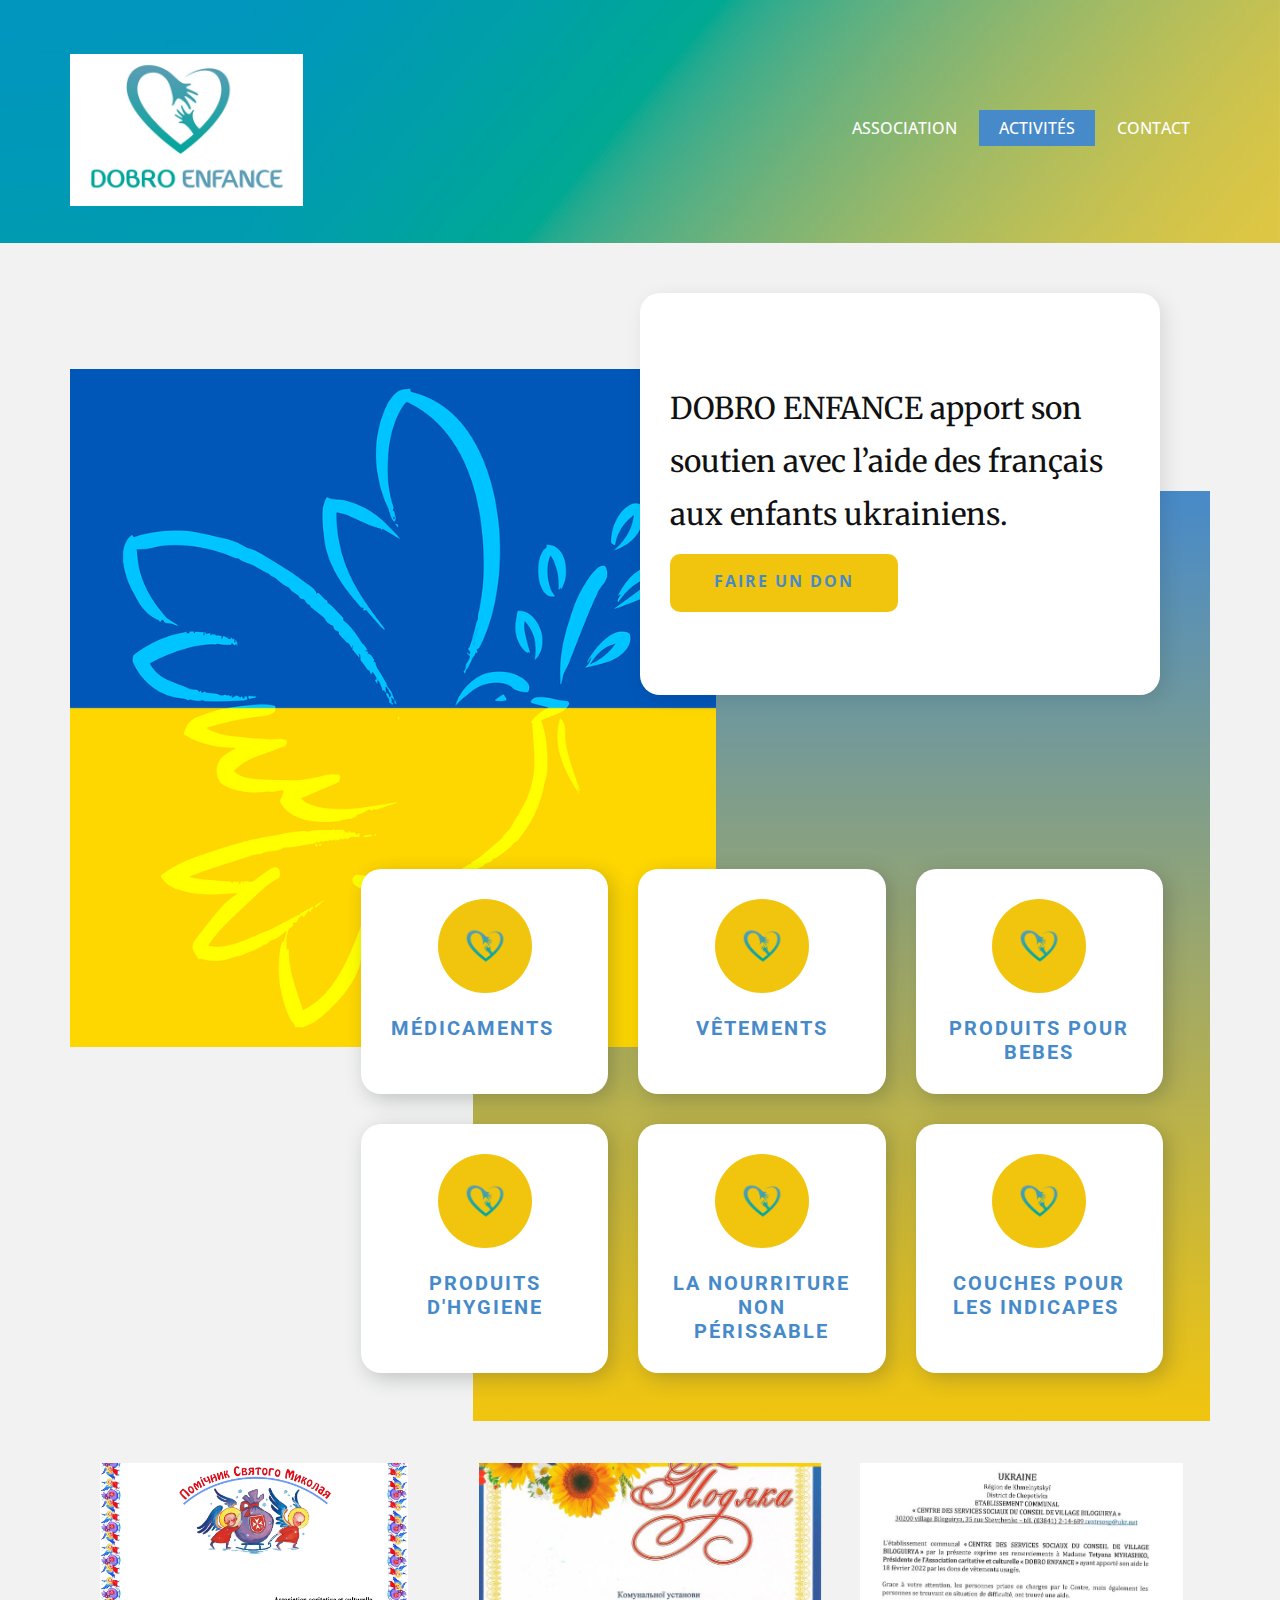
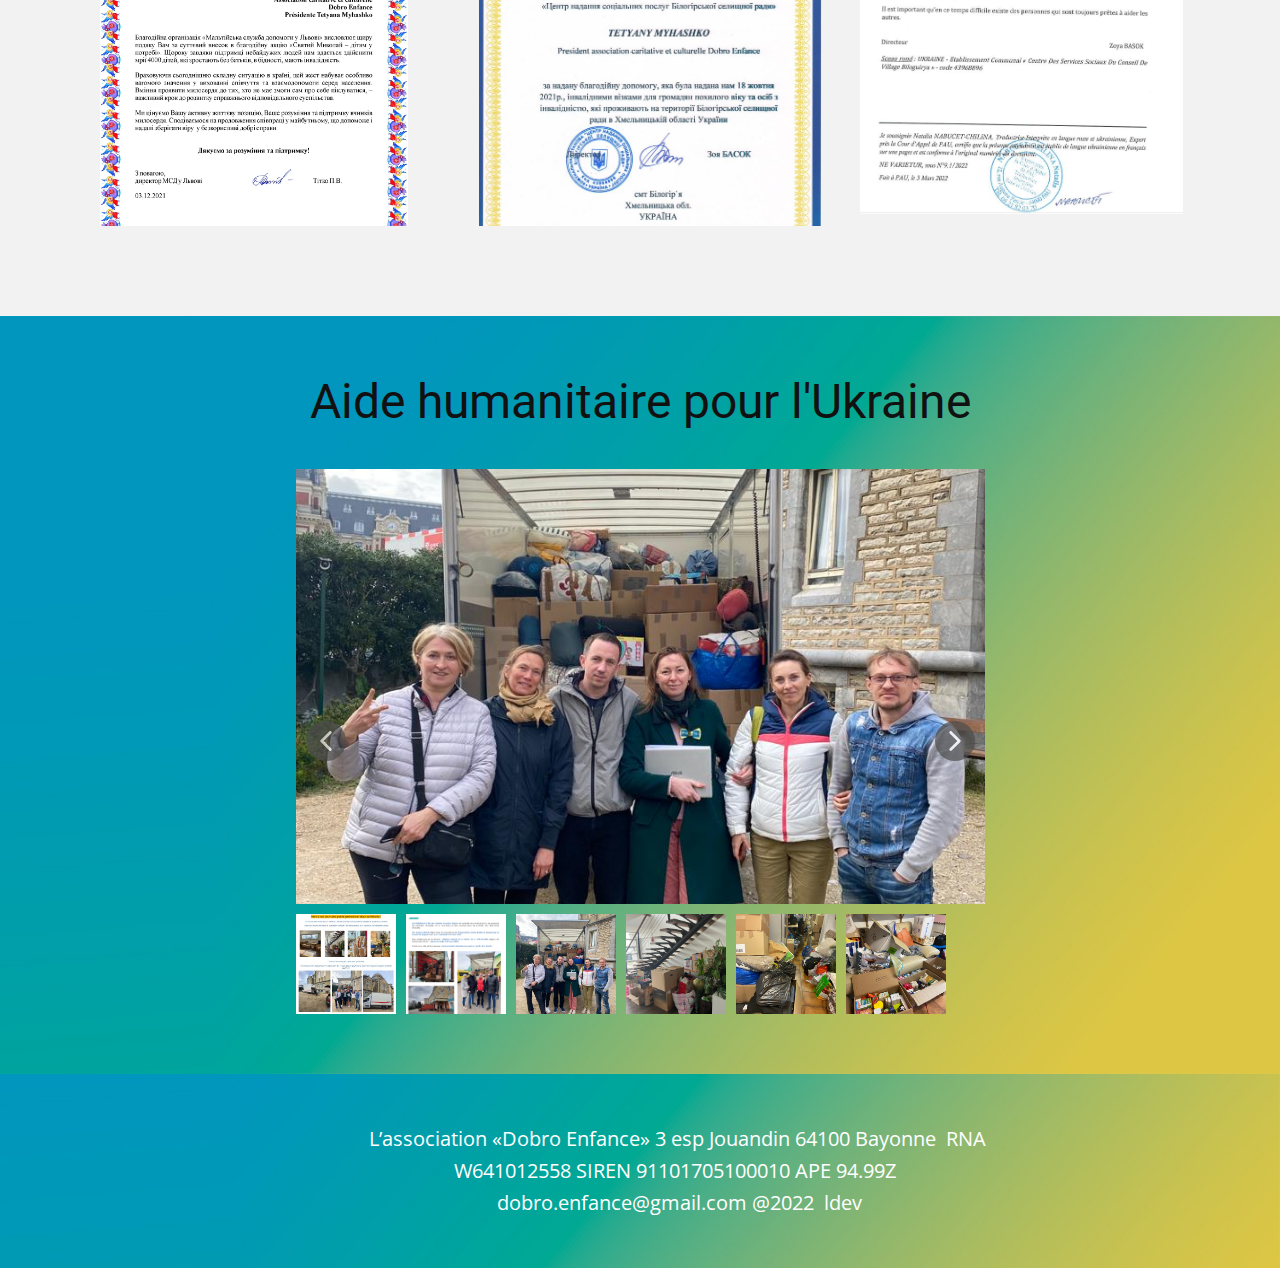
==== Activités.html @ 6f1ead7e "version 1.0.0" ====
<!DOCTYPE html>
<html style="font-size: 16px;" lang="fr-FR"><head>
    <meta name="viewport" content="width=device-width, initial-scale=1.0">
    <meta charset="utf-8">
    <meta name="keywords" content="association, enfants, orphelins, sante,Ukraine, France,dobro-enfance,dobro Dobro, enfance">
    <meta name="description" content="Accueil et héberge pendant les vacances des enfants-orphelins et des enfants sans soins parentaux 
d’Ukraine qui sont scolarisés en Ukraine dans le but d’apprendre la langue er de découvrir la culture 
française et basque, d’améliorer leur santé.">
    <meta name="page_type" content="np-template-header-footer-from-plugin">
    <title>Association Dobro Enfance</title>
    <link rel="stylesheet" href="nicepage.css" media="screen">
<link rel="stylesheet" href="Activités.css" media="screen">
    <script class="u-script" type="text/javascript" src="jquery.js" defer=""></script>
    <script class="u-script" type="text/javascript" src="nicepage.js" defer=""></script>
    <meta name="generator" content="Nicepage 4.6.5, nicepage.com">
    <meta property="og:title" content="Association caritative Dobro enfance">
    <meta property="og:description" content="Une association caritative et culturelle, qui veut favoriser les échanges culturels   et   amicaux   franco-ukrainiens ">
    <meta property="og:image" content="images/logo-web1-8.jpg">
    <meta property="og:url" content="www.dobro-enfance.com">
    <link rel="icon" href="images/favicon1.png">
    <link id="u-theme-google-font" rel="stylesheet" href="https://fonts.googleapis.com/css?family=Roboto:100,100i,300,300i,400,400i,500,500i,700,700i,900,900i|Open+Sans:300,300i,400,400i,500,500i,600,600i,700,700i,800,800i">
    <link id="u-page-google-font" rel="stylesheet" href="https://fonts.googleapis.com/css?family=Merriweather:300,300i,400,400i,700,700i,900,900i">
    
    
    
    <script type="application/ld+json">{
		"@context": "http://schema.org",
		"@type": "Organization",
		"name": "Dobro enfance",
		"logo": "images/logo-web1-8.jpg?rand=eaa1"
}</script>
    <meta name="theme-color" content="#478ac9">
    <meta property="og:type" content="website">
  </head>
  <body class="u-body u-xl-mode"><header class="u-clearfix u-header u-image u-header" id="sec-9331" data-image-width="1980" data-image-height="1114"><div class="u-clearfix u-sheet u-sheet-1">
        <a href="https://nicepage.com" class="u-image u-logo u-image-1" data-image-width="500" data-image-height="326">
          <img src="images/logo-web1-8.jpg?rand=eaa1" class="u-logo-image u-logo-image-1">
        </a>
        <nav class="u-menu u-menu-dropdown u-offcanvas u-menu-1">
          <div class="menu-collapse" style="font-size: 1rem; letter-spacing: 0px; text-transform: uppercase; font-weight: 500;">
            <a class="u-button-style u-custom-active-border-color u-custom-active-color u-custom-border u-custom-border-color u-custom-borders u-custom-color u-custom-hover-border-color u-custom-hover-color u-custom-left-right-menu-spacing u-custom-padding-bottom u-custom-text-active-color u-custom-text-color u-custom-text-hover-color u-custom-text-shadow u-custom-top-bottom-menu-spacing u-nav-link u-text-active-palette-1-base u-text-hover-palette-2-base" href="#">
              <svg class="u-svg-link" viewBox="0 0 24 24"><use xmlns:xlink="http://www.w3.org/1999/xlink" xlink:href="#menu-hamburger"></use></svg>
              <svg class="u-svg-content" version="1.1" id="menu-hamburger" viewBox="0 0 16 16" x="0px" y="0px" xmlns:xlink="http://www.w3.org/1999/xlink" xmlns="http://www.w3.org/2000/svg"><g><rect y="1" width="16" height="2"></rect><rect y="7" width="16" height="2"></rect><rect y="13" width="16" height="2"></rect>
</g></svg>
            </a>
          </div>
          <div class="u-custom-menu u-nav-container">
            <ul class="u-nav u-spacing-2 u-unstyled u-nav-1"><li class="u-nav-item"><a class="u-active-palette-1-base u-border-active-palette-1-base u-border-hover-palette-1-base u-border-no-left u-border-no-right u-border-no-top u-button-style u-hover-palette-1-light-1 u-nav-link u-text-active-white u-text-hover-white u-text-white" href="Association.html" style="padding: 10px 20px;">Association</a>
</li><li class="u-nav-item"><a class="u-active-palette-1-base u-border-active-palette-1-base u-border-hover-palette-1-base u-border-no-left u-border-no-right u-border-no-top u-button-style u-hover-palette-1-light-1 u-nav-link u-text-active-white u-text-hover-white u-text-white" href="Activités.html" style="padding: 10px 20px;">Activités</a>
</li><li class="u-nav-item"><a class="u-active-palette-1-base u-border-active-palette-1-base u-border-hover-palette-1-base u-border-no-left u-border-no-right u-border-no-top u-button-style u-hover-palette-1-light-1 u-nav-link u-text-active-white u-text-hover-white u-text-white" href="Contact.html" style="padding: 10px 20px;">Contact</a>
</li></ul>
          </div>
          <div class="u-custom-menu u-nav-container-collapse">
            <div class="u-container-style u-inner-container-layout u-opacity u-opacity-95 u-palette-1-base u-sidenav">
              <div class="u-inner-container-layout u-sidenav-overflow">
                <div class="u-menu-close"></div>
                <ul class="u-align-center u-nav u-popupmenu-items u-unstyled u-nav-2"><li class="u-nav-item"><a class="u-button-style u-nav-link" href="Association.html" style="padding: 10px 0px;">Association</a>
</li><li class="u-nav-item"><a class="u-button-style u-nav-link" href="Activités.html" style="padding: 10px 0px;">Activités</a>
</li><li class="u-nav-item"><a class="u-button-style u-nav-link" href="Contact.html" style="padding: 10px 0px;">Contact</a>
</li></ul>
              </div>
            </div>
            <div class="u-black u-menu-overlay u-opacity u-opacity-65"></div>
          </div>
        </nav>
      </div></header>
    <section class="u-clearfix u-grey-5 u-section-1" id="sec-78ce">
      <div class="u-clearfix u-sheet u-sheet-1">
        <div class="u-expanded-width-xs u-gradient u-shape u-shape-rectangle u-shape-1"></div>
        <img class="u-expanded-width-xs u-image u-image-1" src="images/f631528567dfcf78b1c64c7818e40478d7cfcef01704f83572adf6a1f295abf9e3b556301d638b9beb55906bad192b753eaf31c9a841b704effedb_1280.png" data-image-width="1280" data-image-height="853">
        <div class="u-container-style u-group u-radius-20 u-shape-round u-white u-group-1">
          <div class="u-container-layout u-valign-middle u-container-layout-1">
            <h2 class="u-custom-font u-font-merriweather u-text u-text-1">
              <span style="font-size: 1.875rem;">DOBRO ENFANCE apport son soutien avec 
l’aide des français aux enfants ukrainiens.</span>
            </h2>
            <a href="/19353e04d940c2/faireundonv2-1.pdf" class="u-border-none u-btn u-btn-round u-button-style u-file-link u-palette-3-base u-radius-10 u-text-palette-1-base u-btn-1">Faire un don</a>
          </div>
        </div>
        <div class="u-list u-list-1">
          <div class="u-repeater u-repeater-1">
            <div class="u-container-style u-list-item u-radius-20 u-repeater-item u-shape-round u-video-cover u-white u-list-item-1">
              <div class="u-container-layout u-similar-container u-valign-top u-container-layout-2"><span class="u-file-icon u-icon u-icon-circle u-palette-3-base u-spacing-25 u-icon-1"><img src="images/favicon.png" alt=""></span>
                <h4 class="u-text u-text-palette-1-base u-text-2">Médicaments</h4>
              </div>
            </div>
            <div class="u-align-center u-container-style u-list-item u-radius-20 u-repeater-item u-shape-round u-video-cover u-white u-list-item-2">
              <div class="u-container-layout u-similar-container u-valign-top u-container-layout-3"><span class="u-file-icon u-icon u-icon-circle u-palette-3-base u-spacing-25 u-icon-2"><img src="images/favicon.png" alt=""></span>
                <h4 class="u-align-center-sm u-align-center-xs u-text u-text-palette-1-base u-text-3">Vêtements</h4>
              </div>
            </div>
            <div class="u-align-center u-container-style u-list-item u-radius-20 u-repeater-item u-shape-round u-video-cover u-white u-list-item-3">
              <div class="u-container-layout u-similar-container u-valign-top u-container-layout-4"><span class="u-file-icon u-icon u-icon-circle u-palette-3-base u-spacing-25 u-icon-3"><img src="images/favicon1.png" alt=""></span>
                <h4 class="u-align-center-sm u-align-center-xs u-text u-text-palette-1-base u-text-4">produits pour bebes</h4>
              </div>
            </div>
            <div class="u-align-center u-container-style u-list-item u-radius-20 u-repeater-item u-shape-round u-video-cover u-white u-list-item-4">
              <div class="u-container-layout u-similar-container u-valign-top u-container-layout-5"><span class="u-file-icon u-icon u-icon-circle u-palette-3-base u-spacing-25 u-icon-4"><img src="images/favicon.png" alt=""></span>
                <h4 class="u-align-center-sm u-align-center-xs u-text u-text-palette-1-base u-text-5">produits d'hygiene</h4>
              </div>
            </div>
            <div class="u-align-center u-container-style u-list-item u-radius-20 u-repeater-item u-shape-round u-video-cover u-white u-list-item-5">
              <div class="u-container-layout u-similar-container u-valign-top u-container-layout-6"><span class="u-file-icon u-icon u-icon-circle u-palette-3-base u-spacing-25 u-icon-5"><img src="images/favicon.png" alt=""></span>
                <h4 class="u-align-center-sm u-align-center-xs u-text u-text-palette-1-base u-text-6"> La nourriture non périssable</h4>
              </div>
            </div>
            <div class="u-align-center u-container-style u-list-item u-radius-20 u-repeater-item u-shape-round u-video-cover u-white u-list-item-6">
              <div class="u-container-layout u-similar-container u-valign-top u-container-layout-7"><span class="u-file-icon u-icon u-icon-circle u-palette-3-base u-spacing-25 u-icon-6"><img src="images/favicon.png" alt=""></span>
                <h4 class="u-align-center-sm u-align-center-xs u-text u-text-palette-1-base u-text-7">couches pour les indicapes&nbsp;</h4>
              </div>
            </div>
          </div>
        </div>
        <div class="u-clearfix u-expanded-width u-layout-wrap u-layout-wrap-1">
          <div class="u-layout">
            <div class="u-layout-row">
              <div class="u-container-style u-layout-cell u-size-20 u-layout-cell-1">
                <div class="u-container-layout u-container-layout-8">
                  <img class="u-image u-image-default u-image-2" src="images/b13beaf9-c43a-71ec-b462-9f05ac64b0c4.jpg" alt="" data-image-width="2046" data-image-height="2910">
                </div>
              </div>
              <div class="u-container-style u-layout-cell u-size-20 u-layout-cell-2">
                <div class="u-container-layout u-valign-middle u-container-layout-9">
                  <img class="u-image u-image-default u-image-3" src="images/podaka2.JPG" alt="" data-image-width="718" data-image-height="847">
                </div>
              </div>
              <div class="u-container-style u-layout-cell u-size-20 u-layout-cell-3">
                <div class="u-container-layout u-valign-top u-container-layout-10">
                  <img class="u-image u-image-default u-image-4" src="images/podaka.JPG" alt="" data-image-width="727" data-image-height="790">
                </div>
              </div>
            </div>
          </div>
        </div>
      </div>
    </section>
    <section class="u-align-center u-clearfix u-image u-section-2" id="sec-05f1" data-image-width="1980" data-image-height="1114">
      <div class="u-clearfix u-sheet u-valign-middle u-sheet-1">
        <h1 class="u-text u-text-default u-text-1">Aide humanitaire pour l'Ukraine</h1>
        <div class="u-carousel u-expanded-width-xs u-gallery u-layout-thumbnails u-lightbox u-no-transition u-show-text-always u-gallery-1" id="carousel-e131" data-interval="5000" data-u-ride="carousel">
          <div class="u-carousel-inner u-gallery-inner" role="listbox">
            <div class="u-active u-carousel-item u-gallery-item u-carousel-item-1" data-image-width="2836" data-image-height="1875">
              <div class="u-back-slide" data-image-width="768" data-image-height="1024">
                <img class="u-back-image u-expanded" src="images/camion-group-participantes1.jpeg">
              </div>
              <div class="u-over-slide u-over-slide-1">
                <h3 class="u-gallery-heading">Sample Title</h3>
                <p class="u-gallery-text">Sample Text</p>
              </div>
            </div>
            <div class="u-carousel-item u-gallery-item u-carousel-item-2">
              <div class="u-back-slide" data-image-width="707" data-image-height="853">
                <img class="u-back-image u-expanded" src="images/fotoindex.JPG">
              </div>
              <div class="u-over-slide u-over-slide-2">
                <h3 class="u-gallery-heading">Sample Title</h3>
                <p class="u-gallery-text">Sample Text</p>
              </div>
            </div>
            <div class="u-carousel-item u-gallery-item u-carousel-item-3">
              <div class="u-back-slide" data-image-width="905" data-image-height="1280">
                <img class="u-back-image u-expanded" src="images/thumbnail_remerciementsUkraine.png">
              </div>
              <div class="u-over-slide u-over-slide-3">
                <h3 class="u-gallery-heading">Sample Title</h3>
                <p class="u-gallery-text">Sample Text</p>
              </div>
            </div>
            <div class="u-carousel-item u-gallery-item u-carousel-item-4" data-image-width="1200" data-image-height="1600">
              <div class="u-back-slide">
                <img class="u-back-image u-expanded" src="images/sig-image.jpeg">
              </div>
              <div class="u-over-slide u-over-slide-4">
                <h3 class="u-gallery-heading"></h3>
                <p class="u-gallery-text"></p>
              </div>
              <style data-mode="XL"></style>
              <style data-mode="LG"></style>
              <style data-mode="MD"></style>
              <style data-mode="SM"></style>
              <style data-mode="XS"></style>
            </div>
            <div class="u-carousel-item u-gallery-item u-carousel-item-5" data-image-width="768" data-image-height="1024">
              <div class="u-back-slide">
                <img class="u-back-image u-expanded" src="images/veschi.jfif">
              </div>
              <div class="u-over-slide u-over-slide-5">
                <h3 class="u-gallery-heading"></h3>
                <p class="u-gallery-text"></p>
              </div>
              <style data-mode="XL"></style>
              <style data-mode="LG"></style>
              <style data-mode="MD"></style>
              <style data-mode="SM"></style>
              <style data-mode="XS"></style>
            </div>
            <div class="u-carousel-item u-gallery-item u-carousel-item-6" data-image-width="768" data-image-height="1024">
              <div class="u-back-slide">
                <img class="u-back-image u-expanded" src="images/detskoe.jfif">
              </div>
              <div class="u-over-slide u-over-slide-6">
                <h3 class="u-gallery-heading"></h3>
                <p class="u-gallery-text"></p>
              </div>
              <style data-mode="XL"></style>
              <style data-mode="LG"></style>
              <style data-mode="MD"></style>
              <style data-mode="SM"></style>
              <style data-mode="XS"></style>
            </div>
          </div>
          <a class="u-absolute-vcenter u-carousel-control u-carousel-control-prev u-grey-70 u-icon-circle u-opacity u-opacity-70 u-spacing-10 u-text-white u-carousel-control-1" href="#carousel-e131" role="button" data-u-slide="prev">
            <span aria-hidden="true">
              <svg viewBox="0 0 451.847 451.847"><path d="M97.141,225.92c0-8.095,3.091-16.192,9.259-22.366L300.689,9.27c12.359-12.359,32.397-12.359,44.751,0
c12.354,12.354,12.354,32.388,0,44.748L173.525,225.92l171.903,171.909c12.354,12.354,12.354,32.391,0,44.744
c-12.354,12.365-32.386,12.365-44.745,0l-194.29-194.281C100.226,242.115,97.141,234.018,97.141,225.92z"></path></svg>
            </span>
            <span class="sr-only">
              <svg viewBox="0 0 451.847 451.847"><path d="M97.141,225.92c0-8.095,3.091-16.192,9.259-22.366L300.689,9.27c12.359-12.359,32.397-12.359,44.751,0
c12.354,12.354,12.354,32.388,0,44.748L173.525,225.92l171.903,171.909c12.354,12.354,12.354,32.391,0,44.744
c-12.354,12.365-32.386,12.365-44.745,0l-194.29-194.281C100.226,242.115,97.141,234.018,97.141,225.92z"></path></svg>
            </span>
          </a>
          <a class="u-absolute-vcenter u-carousel-control u-carousel-control-next u-grey-70 u-icon-circle u-opacity u-opacity-70 u-spacing-10 u-text-white u-carousel-control-2" href="#carousel-e131" role="button" data-u-slide="next">
            <span aria-hidden="true">
              <svg viewBox="0 0 451.846 451.847"><path d="M345.441,248.292L151.154,442.573c-12.359,12.365-32.397,12.365-44.75,0c-12.354-12.354-12.354-32.391,0-44.744
L278.318,225.92L106.409,54.017c-12.354-12.359-12.354-32.394,0-44.748c12.354-12.359,32.391-12.359,44.75,0l194.287,194.284
c6.177,6.18,9.262,14.271,9.262,22.366C354.708,234.018,351.617,242.115,345.441,248.292z"></path></svg>
            </span>
            <span class="sr-only">
              <svg viewBox="0 0 451.846 451.847"><path d="M345.441,248.292L151.154,442.573c-12.359,12.365-32.397,12.365-44.75,0c-12.354-12.354-12.354-32.391,0-44.744
L278.318,225.92L106.409,54.017c-12.354-12.359-12.354-32.394,0-44.748c12.354-12.359,32.391-12.359,44.75,0l194.287,194.284
c6.177,6.18,9.262,14.271,9.262,22.366C354.708,234.018,351.617,242.115,345.441,248.292z"></path></svg>
            </span>
          </a>
          <ol class="u-carousel-thumbnails u-spacing-10 u-carousel-thumbnails-1">
            <li class="u-active u-carousel-thumbnail u-carousel-thumbnail-1" data-u-target="#carousel-e131" data-u-slide-to="0">
              <img class="u-carousel-thumbnail-image u-image" src="images/fotoindex.JPG">
            </li>
            <li class="u-carousel-thumbnail u-carousel-thumbnail-2" data-u-target="#carousel-e131" data-u-slide-to="1">
              <img class="u-carousel-thumbnail-image u-image" src="images/thumbnail_remerciementsUkraine.png">
            </li>
            <li class="u-carousel-thumbnail u-carousel-thumbnail-3" data-u-target="#carousel-e131" data-u-slide-to="2">
              <img class="u-carousel-thumbnail-image u-image" src="images/camion-group-participantes1.jpeg">
            </li>
            <li class="u-carousel-thumbnail u-carousel-thumbnail-1" data-u-target="#carousel-e131" data-u-slide-to="3">
              <img class="u-carousel-thumbnail-image u-image" src="images/sig-image.jpeg">
            </li>
            <li class="u-carousel-thumbnail u-carousel-thumbnail-1" data-u-target="#carousel-e131" data-u-slide-to="4">
              <img class="u-carousel-thumbnail-image u-image" src="images/veschi.jfif">
            </li>
            <li class="u-carousel-thumbnail u-carousel-thumbnail-1" data-u-target="#carousel-e131" data-u-slide-to="5">
              <img class="u-carousel-thumbnail-image u-image" src="images/detskoe.jfif">
            </li>
          </ol>
        </div>
      </div>
    </section>
    
    
    <footer class="u-align-center u-clearfix u-footer u-image u-footer" id="sec-82a8" data-image-width="1980" data-image-height="1114"><div class="u-clearfix u-sheet u-sheet-1">
        <p class="u-small-text u-text u-text-body-alt-color u-text-variant u-text-1">L’association&nbsp;«Dobro Enfance» 3 esp Jouandin&nbsp;​64100 Bayonne&nbsp; RNA W641012558 SIREN 91101705100010 APE 94.99Z&nbsp; &nbsp;dobro.enfance@gmail.com @2022&nbsp; ldev</p>
      </div></footer>
  
</body></html>
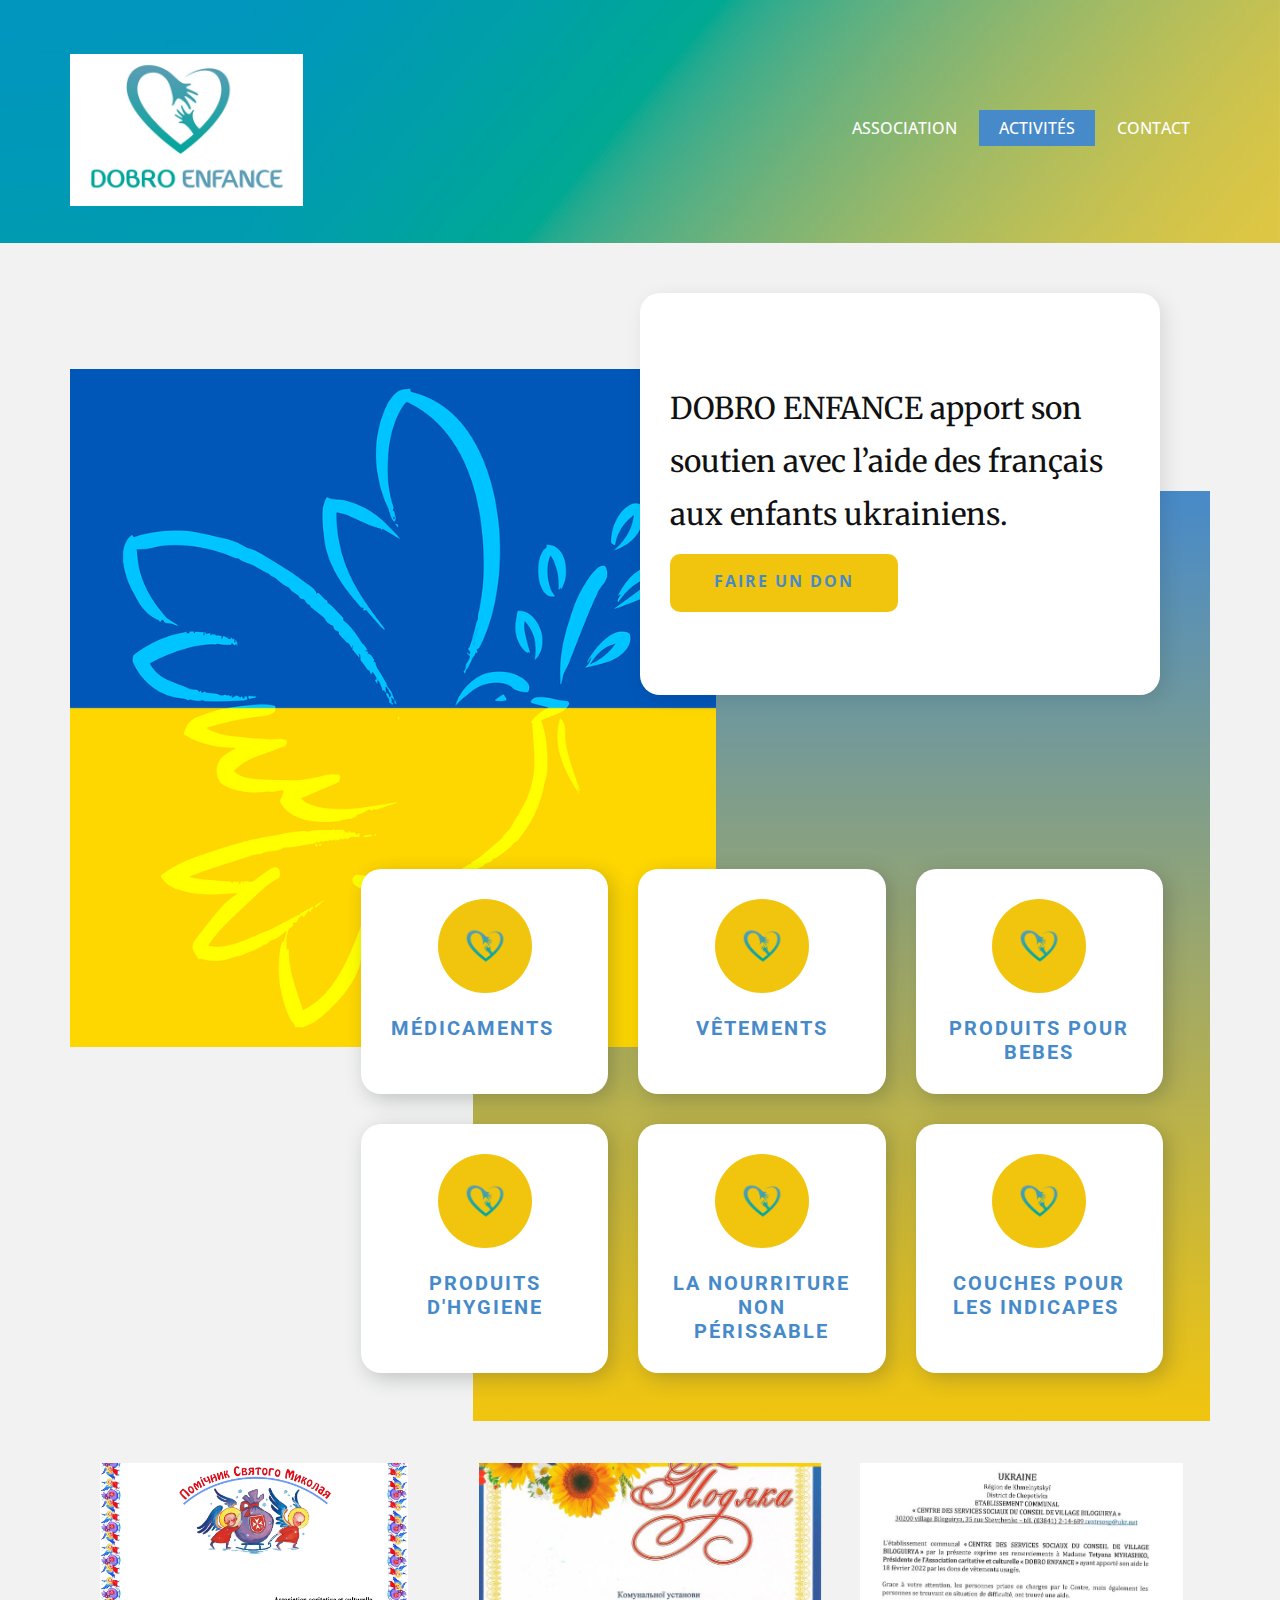
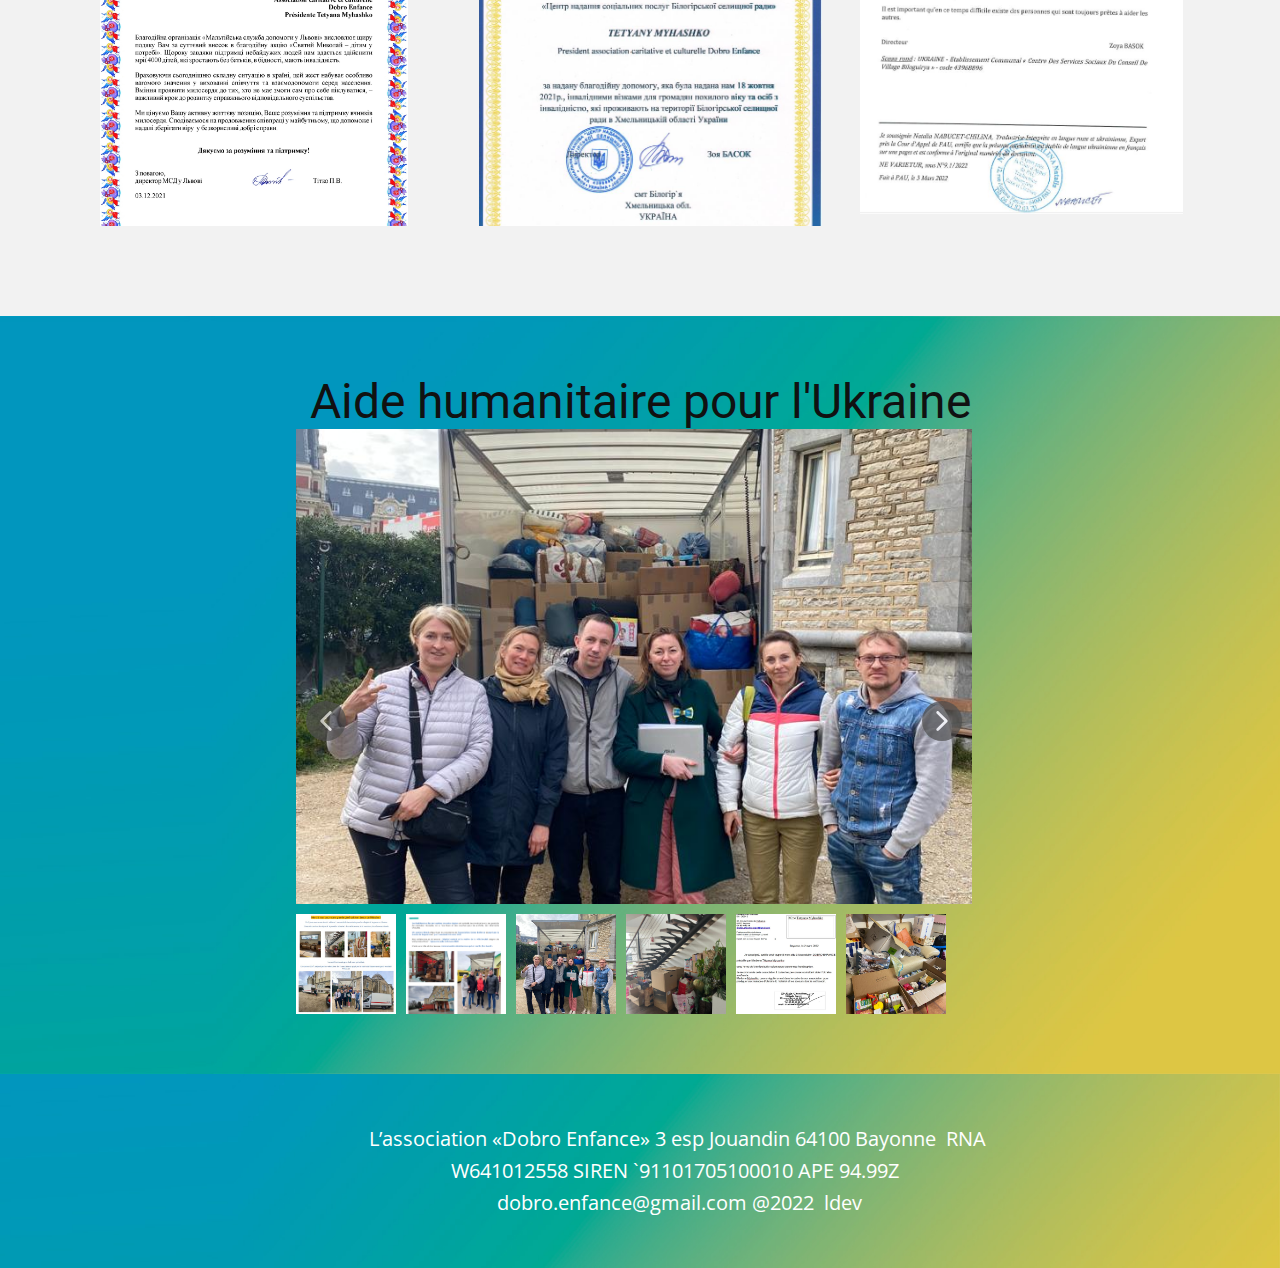
==== commit e6f59825: "Photos added" ====
--- a/Activités.html
+++ b/Activités.html
@@ -2,7 +2,7 @@
 <html style="font-size: 16px;" lang="fr-FR"><head>
     <meta name="viewport" content="width=device-width, initial-scale=1.0">
     <meta charset="utf-8">
-    <meta name="keywords" content="association, enfants, orphelins, sante,Ukraine, France,dobro-enfance,dobro Dobro, enfance">
+    <meta name="keywords" content="association, enfants, orphelins, sante,Ukraine, France,dobro-enfance,dobro Dobro, enfance, DOBRO ENFANCE, ">
     <meta name="description" content="Accueil et héberge pendant les vacances des enfants-orphelins et des enfants sans soins parentaux 
 d’Ukraine qui sont scolarisés en Ukraine dans le but d’apprendre la langue er de découvrir la culture 
 française et basque, d’améliorer leur santé.">
@@ -15,7 +15,7 @@
     <meta name="generator" content="Nicepage 4.6.5, nicepage.com">
     <meta property="og:title" content="Association caritative Dobro enfance">
     <meta property="og:description" content="Une association caritative et culturelle, qui veut favoriser les échanges culturels   et   amicaux   franco-ukrainiens ">
-    <meta property="og:image" content="images/logo-web1-8.jpg">
+    <meta property="og:image" content="images/logo-web1-10.jpg">
     <meta property="og:url" content="www.dobro-enfance.com">
     <link rel="icon" href="images/favicon1.png">
     <link id="u-theme-google-font" rel="stylesheet" href="https://fonts.googleapis.com/css?family=Roboto:100,100i,300,300i,400,400i,500,500i,700,700i,900,900i|Open+Sans:300,300i,400,400i,500,500i,600,600i,700,700i,800,800i">
@@ -27,14 +27,14 @@
 		"@context": "http://schema.org",
 		"@type": "Organization",
 		"name": "Dobro enfance",
-		"logo": "images/logo-web1-8.jpg?rand=eaa1"
+		"logo": "images/logo-web1-10.jpg?rand=eaa1"
 }</script>
     <meta name="theme-color" content="#478ac9">
     <meta property="og:type" content="website">
   </head>
   <body class="u-body u-xl-mode"><header class="u-clearfix u-header u-image u-header" id="sec-9331" data-image-width="1980" data-image-height="1114"><div class="u-clearfix u-sheet u-sheet-1">
-        <a href="https://nicepage.com" class="u-image u-logo u-image-1" data-image-width="500" data-image-height="326">
-          <img src="images/logo-web1-8.jpg?rand=eaa1" class="u-logo-image u-logo-image-1">
+        <a href="Association.html" data-page-id="85371984" class="u-image u-logo u-image-1" data-image-width="500" data-image-height="326" title="Association">
+          <img src="images/logo-web1-10.jpg?rand=eaa1" class="u-logo-image u-logo-image-1">
         </a>
         <nav class="u-menu u-menu-dropdown u-offcanvas u-menu-1">
           <div class="menu-collapse" style="font-size: 1rem; letter-spacing: 0px; text-transform: uppercase; font-weight: 500;">
@@ -181,8 +181,8 @@
               <style data-mode="XS"></style>
             </div>
             <div class="u-carousel-item u-gallery-item u-carousel-item-5" data-image-width="768" data-image-height="1024">
-              <div class="u-back-slide">
-                <img class="u-back-image u-expanded" src="images/veschi.jfif">
+              <div class="u-back-slide" data-image-width="776" data-image-height="813">
+                <img class="u-back-image u-expanded" src="images/docteur.JPG">
               </div>
               <div class="u-over-slide u-over-slide-5">
                 <h3 class="u-gallery-heading"></h3>
@@ -247,7 +247,7 @@
               <img class="u-carousel-thumbnail-image u-image" src="images/sig-image.jpeg">
             </li>
             <li class="u-carousel-thumbnail u-carousel-thumbnail-1" data-u-target="#carousel-e131" data-u-slide-to="4">
-              <img class="u-carousel-thumbnail-image u-image" src="images/veschi.jfif">
+              <img class="u-carousel-thumbnail-image u-image" src="images/docteur.JPG">
             </li>
             <li class="u-carousel-thumbnail u-carousel-thumbnail-1" data-u-target="#carousel-e131" data-u-slide-to="5">
               <img class="u-carousel-thumbnail-image u-image" src="images/detskoe.jfif">
@@ -259,7 +259,7 @@
     
     
     <footer class="u-align-center u-clearfix u-footer u-image u-footer" id="sec-82a8" data-image-width="1980" data-image-height="1114"><div class="u-clearfix u-sheet u-sheet-1">
-        <p class="u-small-text u-text u-text-body-alt-color u-text-variant u-text-1">L’association&nbsp;«Dobro Enfance» 3 esp Jouandin&nbsp;​64100 Bayonne&nbsp; RNA W641012558 SIREN 91101705100010 APE 94.99Z&nbsp; &nbsp;dobro.enfance@gmail.com @2022&nbsp; ldev</p>
+        <p class="u-small-text u-text u-text-body-alt-color u-text-variant u-text-1">L’association&nbsp;«Dobro Enfance» 3 esp Jouandin&nbsp;​64100 Bayonne&nbsp; RNA W641012558 SIREN `91101705100010 APE 94.99Z&nbsp; &nbsp;dobro.enfance@gmail.com @2022&nbsp; ldev</p>
       </div></footer>
   
 </body></html>--- a/Activités.css
+++ b/Activités.css
@@ -514,12 +514,12 @@
     min-height: 239px;
   }
 } .u-section-2 {
-  background-image: url("images/jh1-21.jpg");
+  background-image: url("images/jh1-23.jpg");
   background-position: 50% 50%;
 }
 
 .u-section-2 .u-sheet-1 {
-  min-height: 757px;
+  min-height: 758px;
 }
 
 .u-section-2 .u-text-1 {
@@ -527,10 +527,10 @@
 }
 
 .u-section-2 .u-gallery-1 {
-  width: 689px;
-  height: 545px;
-  grid-gap: 10px;
-  margin: 40px auto 60px;
+  width: 676px;
+  height: 585px;
+  grid-gap: 10px 10px;
+  margin: 0 auto 60px 226px;
 }
 
 .u-section-2 .u-carousel-item-1 {
@@ -641,9 +641,22 @@
   height: 40px;
 }
 
+@media (max-width: 1199px) {
+  .u-section-2 .u-sheet-1 {
+    min-height: 757px;
+  }
+}
+
+@media (max-width: 991px) {
+  .u-section-2 .u-gallery-1 {
+    margin-left: 44px;
+  }
+}
+
 @media (max-width: 767px) {
   .u-section-2 .u-gallery-1 {
     width: 540px;
+    margin-left: 0;
   }
 
   .u-section-2 .u-carousel-thumbnail-1 {
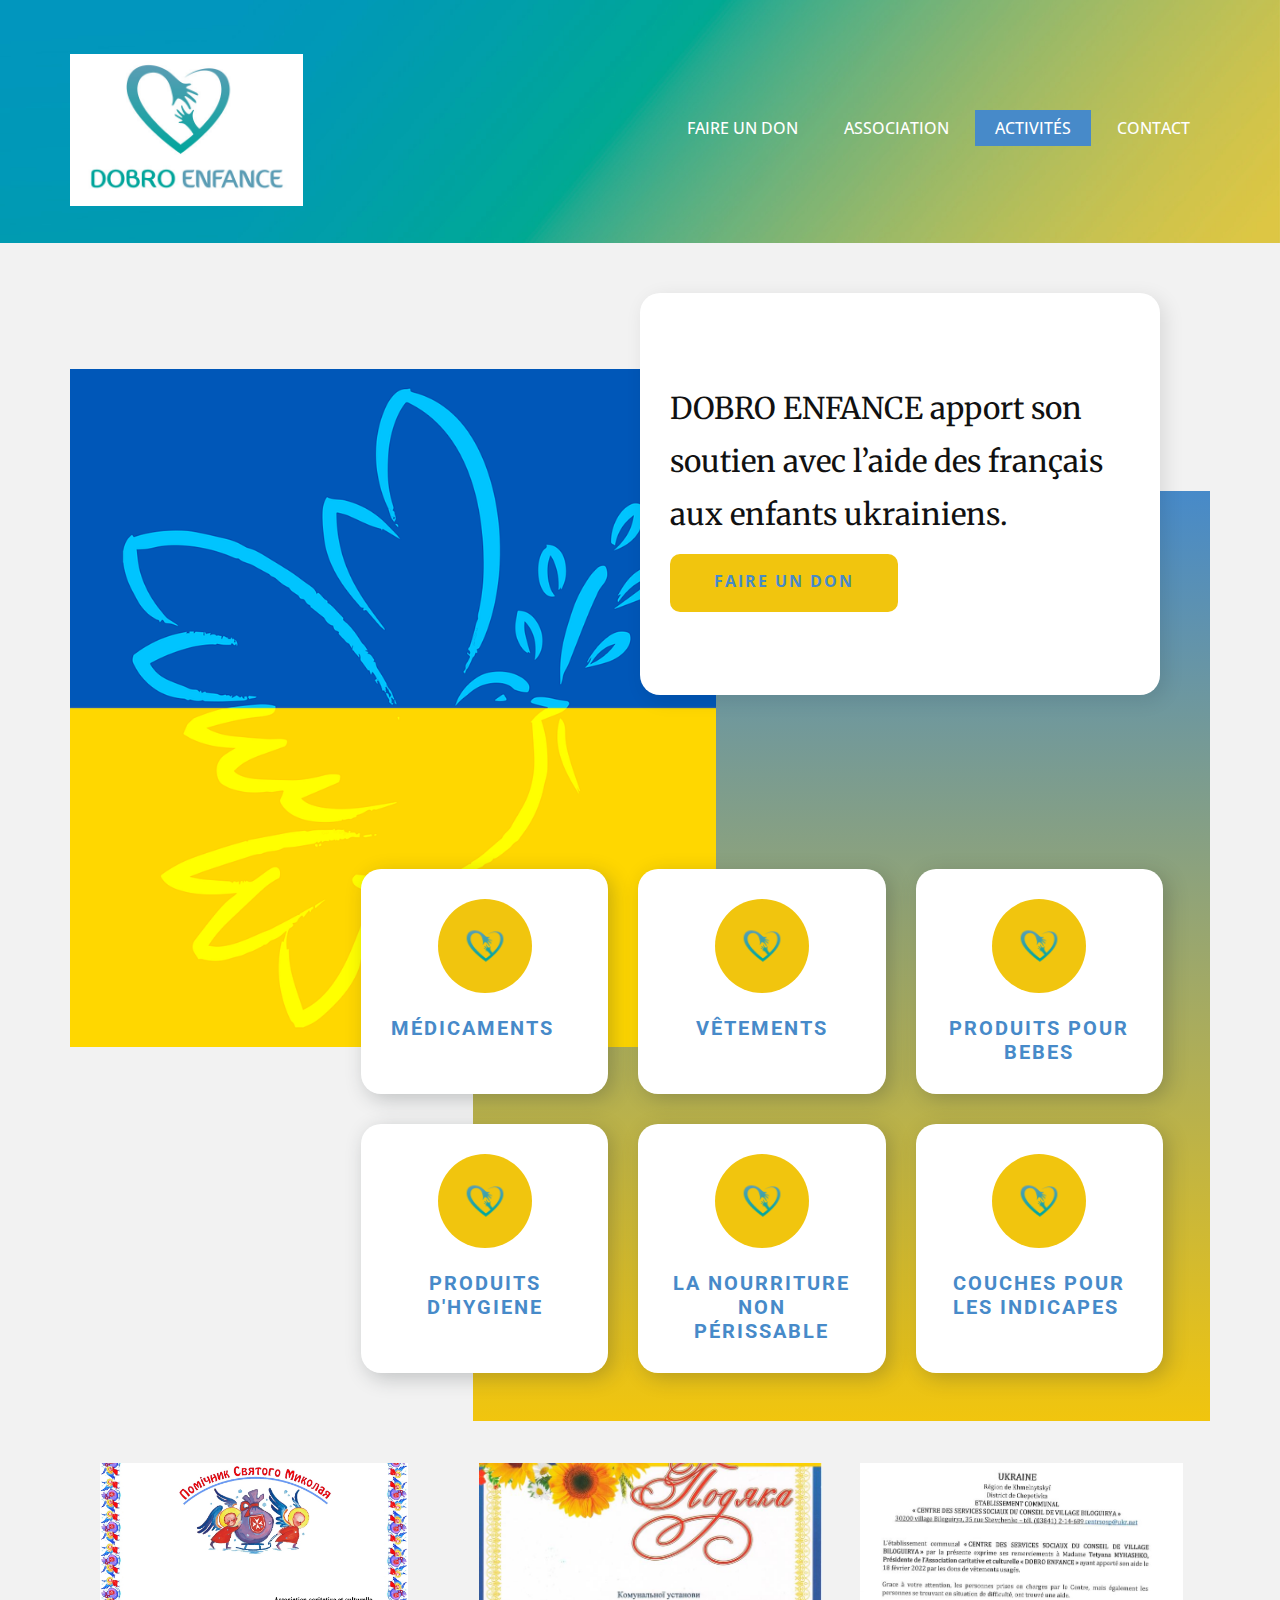
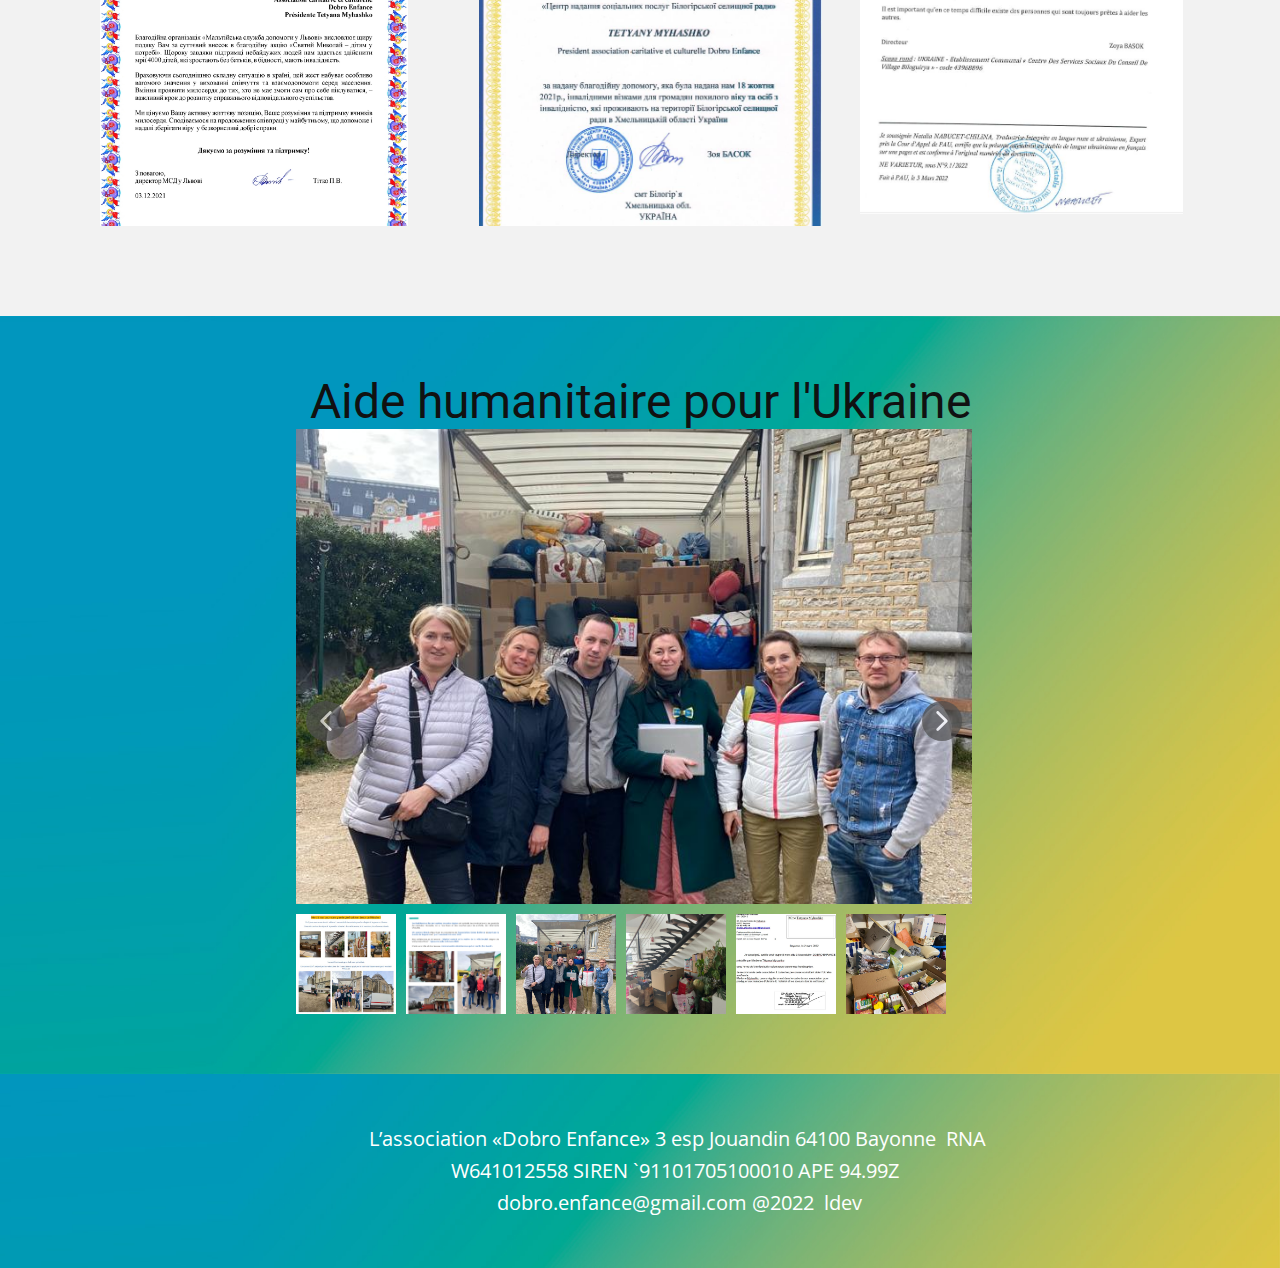
==== commit 2c4df4c7: "added donation button" ====
--- a/Activités.html
+++ b/Activités.html
@@ -1,112 +1,340 @@
 <!DOCTYPE html>
-<html style="font-size: 16px;" lang="fr-FR"><head>
-    <meta name="viewport" content="width=device-width, initial-scale=1.0">
-    <meta charset="utf-8">
-    <meta name="keywords" content="association, enfants, orphelins, sante,Ukraine, France,dobro-enfance,dobro Dobro, enfance, DOBRO ENFANCE, ">
-    <meta name="description" content="Accueil et héberge pendant les vacances des enfants-orphelins et des enfants sans soins parentaux 
+<html style="font-size: 16px" lang="fr-FR">
+  <head>
+    <meta name="viewport" content="width=device-width, initial-scale=1.0" />
+    <meta charset="utf-8" />
+    <meta
+      name="keywords"
+      content="association, enfants, orphelins, sante,Ukraine, France,dobro-enfance,dobro Dobro, enfance, DOBRO ENFANCE, "
+    />
+    <meta
+      name="description"
+      content="Accueil et héberge pendant les vacances des enfants-orphelins et des enfants sans soins parentaux 
 d’Ukraine qui sont scolarisés en Ukraine dans le but d’apprendre la langue er de découvrir la culture 
-française et basque, d’améliorer leur santé.">
-    <meta name="page_type" content="np-template-header-footer-from-plugin">
+française et basque, d’améliorer leur santé."
+    />
+    <meta name="page_type" content="np-template-header-footer-from-plugin" />
     <title>Association Dobro Enfance</title>
-    <link rel="stylesheet" href="nicepage.css" media="screen">
-<link rel="stylesheet" href="Activités.css" media="screen">
-    <script class="u-script" type="text/javascript" src="jquery.js" defer=""></script>
-    <script class="u-script" type="text/javascript" src="nicepage.js" defer=""></script>
-    <meta name="generator" content="Nicepage 4.6.5, nicepage.com">
-    <meta property="og:title" content="Association caritative Dobro enfance">
-    <meta property="og:description" content="Une association caritative et culturelle, qui veut favoriser les échanges culturels   et   amicaux   franco-ukrainiens ">
-    <meta property="og:image" content="images/logo-web1-10.jpg">
-    <meta property="og:url" content="www.dobro-enfance.com">
-    <link rel="icon" href="images/favicon1.png">
-    <link id="u-theme-google-font" rel="stylesheet" href="https://fonts.googleapis.com/css?family=Roboto:100,100i,300,300i,400,400i,500,500i,700,700i,900,900i|Open+Sans:300,300i,400,400i,500,500i,600,600i,700,700i,800,800i">
-    <link id="u-page-google-font" rel="stylesheet" href="https://fonts.googleapis.com/css?family=Merriweather:300,300i,400,400i,700,700i,900,900i">
-    
-    
-    
-    <script type="application/ld+json">{
-		"@context": "http://schema.org",
-		"@type": "Organization",
-		"name": "Dobro enfance",
-		"logo": "images/logo-web1-10.jpg?rand=eaa1"
-}</script>
-    <meta name="theme-color" content="#478ac9">
-    <meta property="og:type" content="website">
+    <link rel="stylesheet" href="nicepage.css" media="screen" />
+    <link rel="stylesheet" href="Activités.css" media="screen" />
+    <script
+      class="u-script"
+      type="text/javascript"
+      src="jquery.js"
+      defer=""
+    ></script>
+    <script
+      class="u-script"
+      type="text/javascript"
+      src="nicepage.js"
+      defer=""
+    ></script>
+    <meta name="generator" content="Nicepage 4.6.5, nicepage.com" />
+    <meta property="og:title" content="Association caritative Dobro enfance" />
+    <meta
+      property="og:description"
+      content="Une association caritative et culturelle, qui veut favoriser les échanges culturels   et   amicaux   franco-ukrainiens "
+    />
+    <meta property="og:image" content="images/logo-web1-10.jpg" />
+    <meta property="og:url" content="www.dobro-enfance.com" />
+    <link rel="icon" href="images/favicon1.png" />
+    <link
+      id="u-theme-google-font"
+      rel="stylesheet"
+      href="https://fonts.googleapis.com/css?family=Roboto:100,100i,300,300i,400,400i,500,500i,700,700i,900,900i|Open+Sans:300,300i,400,400i,500,500i,600,600i,700,700i,800,800i"
+    />
+    <link
+      id="u-page-google-font"
+      rel="stylesheet"
+      href="https://fonts.googleapis.com/css?family=Merriweather:300,300i,400,400i,700,700i,900,900i"
+    />
+
+    <script type="application/ld+json">
+      {
+        "@context": "http://schema.org",
+        "@type": "Organization",
+        "name": "Dobro enfance",
+        "logo": "images/logo-web1-10.jpg?rand=eaa1"
+      }
+    </script>
+    <meta name="theme-color" content="#478ac9" />
+    <meta property="og:type" content="website" />
   </head>
-  <body class="u-body u-xl-mode"><header class="u-clearfix u-header u-image u-header" id="sec-9331" data-image-width="1980" data-image-height="1114"><div class="u-clearfix u-sheet u-sheet-1">
-        <a href="Association.html" data-page-id="85371984" class="u-image u-logo u-image-1" data-image-width="500" data-image-height="326" title="Association">
-          <img src="images/logo-web1-10.jpg?rand=eaa1" class="u-logo-image u-logo-image-1">
+  <body class="u-body u-xl-mode">
+    <header
+      class="u-clearfix u-header u-image u-header"
+      id="sec-9331"
+      data-image-width="1980"
+      data-image-height="1114"
+    >
+      <div class="u-clearfix u-sheet u-sheet-1">
+        <a
+          href="Association.html"
+          data-page-id="85371984"
+          class="u-image u-logo u-image-1"
+          data-image-width="500"
+          data-image-height="326"
+          title="Association"
+        >
+          <img
+            src="images/logo-web1-10.jpg?rand=eaa1"
+            class="u-logo-image u-logo-image-1"
+          />
         </a>
         <nav class="u-menu u-menu-dropdown u-offcanvas u-menu-1">
-          <div class="menu-collapse" style="font-size: 1rem; letter-spacing: 0px; text-transform: uppercase; font-weight: 500;">
-            <a class="u-button-style u-custom-active-border-color u-custom-active-color u-custom-border u-custom-border-color u-custom-borders u-custom-color u-custom-hover-border-color u-custom-hover-color u-custom-left-right-menu-spacing u-custom-padding-bottom u-custom-text-active-color u-custom-text-color u-custom-text-hover-color u-custom-text-shadow u-custom-top-bottom-menu-spacing u-nav-link u-text-active-palette-1-base u-text-hover-palette-2-base" href="#">
-              <svg class="u-svg-link" viewBox="0 0 24 24"><use xmlns:xlink="http://www.w3.org/1999/xlink" xlink:href="#menu-hamburger"></use></svg>
-              <svg class="u-svg-content" version="1.1" id="menu-hamburger" viewBox="0 0 16 16" x="0px" y="0px" xmlns:xlink="http://www.w3.org/1999/xlink" xmlns="http://www.w3.org/2000/svg"><g><rect y="1" width="16" height="2"></rect><rect y="7" width="16" height="2"></rect><rect y="13" width="16" height="2"></rect>
-</g></svg>
+          <div
+            class="menu-collapse"
+            style="
+              font-size: 1rem;
+              letter-spacing: 0px;
+              text-transform: uppercase;
+              font-weight: 500;
+            "
+          >
+            <a
+              class="u-button-style u-custom-active-border-color u-custom-active-color u-custom-border u-custom-border-color u-custom-borders u-custom-color u-custom-hover-border-color u-custom-hover-color u-custom-left-right-menu-spacing u-custom-padding-bottom u-custom-text-active-color u-custom-text-color u-custom-text-hover-color u-custom-text-shadow u-custom-top-bottom-menu-spacing u-nav-link u-text-active-palette-1-base u-text-hover-palette-2-base"
+              href="#"
+            >
+              <svg class="u-svg-link" viewBox="0 0 24 24">
+                <use
+                  xmlns:xlink="http://www.w3.org/1999/xlink"
+                  xlink:href="#menu-hamburger"
+                ></use>
+              </svg>
+              <svg
+                class="u-svg-content"
+                version="1.1"
+                id="menu-hamburger"
+                viewBox="0 0 16 16"
+                x="0px"
+                y="0px"
+                xmlns:xlink="http://www.w3.org/1999/xlink"
+                xmlns="http://www.w3.org/2000/svg"
+              >
+                <g>
+                  <rect y="1" width="16" height="2"></rect>
+                  <rect y="7" width="16" height="2"></rect>
+                  <rect y="13" width="16" height="2"></rect>
+                </g>
+              </svg>
             </a>
           </div>
           <div class="u-custom-menu u-nav-container">
-            <ul class="u-nav u-spacing-2 u-unstyled u-nav-1"><li class="u-nav-item"><a class="u-active-palette-1-base u-border-active-palette-1-base u-border-hover-palette-1-base u-border-no-left u-border-no-right u-border-no-top u-button-style u-hover-palette-1-light-1 u-nav-link u-text-active-white u-text-hover-white u-text-white" href="Association.html" style="padding: 10px 20px;">Association</a>
-</li><li class="u-nav-item"><a class="u-active-palette-1-base u-border-active-palette-1-base u-border-hover-palette-1-base u-border-no-left u-border-no-right u-border-no-top u-button-style u-hover-palette-1-light-1 u-nav-link u-text-active-white u-text-hover-white u-text-white" href="Activités.html" style="padding: 10px 20px;">Activités</a>
-</li><li class="u-nav-item"><a class="u-active-palette-1-base u-border-active-palette-1-base u-border-hover-palette-1-base u-border-no-left u-border-no-right u-border-no-top u-button-style u-hover-palette-1-light-1 u-nav-link u-text-active-white u-text-hover-white u-text-white" href="Contact.html" style="padding: 10px 20px;">Contact</a>
-</li></ul>
+            <ul class="u-nav u-spacing-2 u-unstyled u-nav-1">
+              <li class="u-nav-item">
+                <a
+                  class="u-active-palette-1-base u-border-active-palette-1-base u-border-hover-palette-1-base u-border-no-left u-border-no-right u-border-no-top u-button-style u-hover-palette-1-light-1 u-nav-link u-text-active-white u-text-hover-white u-text-white"
+                  href="https://www.peachpay.me/LiudmylaDuvivier/payme"
+                  target="_blank"
+                  style="padding: 10px 20px"
+                  >Faire un don</a
+                >
+              </li>
+              <li class="u-nav-item">
+                <a
+                  class="u-active-palette-1-base u-border-active-palette-1-base u-border-hover-palette-1-base u-border-no-left u-border-no-right u-border-no-top u-button-style u-hover-palette-1-light-1 u-nav-link u-text-active-white u-text-hover-white u-text-white"
+                  href="Association.html"
+                  style="padding: 10px 20px"
+                  >Association</a
+                >
+              </li>
+              <li class="u-nav-item">
+                <a
+                  class="u-active-palette-1-base u-border-active-palette-1-base u-border-hover-palette-1-base u-border-no-left u-border-no-right u-border-no-top u-button-style u-hover-palette-1-light-1 u-nav-link u-text-active-white u-text-hover-white u-text-white"
+                  href="Activités.html"
+                  style="padding: 10px 20px"
+                  >Activités</a
+                >
+              </li>
+              <li class="u-nav-item">
+                <a
+                  class="u-active-palette-1-base u-border-active-palette-1-base u-border-hover-palette-1-base u-border-no-left u-border-no-right u-border-no-top u-button-style u-hover-palette-1-light-1 u-nav-link u-text-active-white u-text-hover-white u-text-white"
+                  href="Contact.html"
+                  style="padding: 10px 20px"
+                  >Contact</a
+                >
+              </li>
+            </ul>
           </div>
           <div class="u-custom-menu u-nav-container-collapse">
-            <div class="u-container-style u-inner-container-layout u-opacity u-opacity-95 u-palette-1-base u-sidenav">
+            <div
+              class="u-container-style u-inner-container-layout u-opacity u-opacity-95 u-palette-1-base u-sidenav"
+            >
               <div class="u-inner-container-layout u-sidenav-overflow">
                 <div class="u-menu-close"></div>
-                <ul class="u-align-center u-nav u-popupmenu-items u-unstyled u-nav-2"><li class="u-nav-item"><a class="u-button-style u-nav-link" href="Association.html" style="padding: 10px 0px;">Association</a>
-</li><li class="u-nav-item"><a class="u-button-style u-nav-link" href="Activités.html" style="padding: 10px 0px;">Activités</a>
-</li><li class="u-nav-item"><a class="u-button-style u-nav-link" href="Contact.html" style="padding: 10px 0px;">Contact</a>
-</li></ul>
+                <ul
+                  class="u-align-center u-nav u-popupmenu-items u-unstyled u-nav-2"
+                >
+                  <li class="u-nav-item">
+                    <a
+                      class="u-button-style u-nav-link"
+                      href="https://www.peachpay.me/LiudmylaDuvivier/payme"
+                      target="_blank"
+                      style="padding: 10px 0px"
+                      >Faire un don</a
+                    >
+                  </li>
+                  <li class="u-nav-item">
+                    <a
+                      class="u-button-style u-nav-link"
+                      href="Association.html"
+                      style="padding: 10px 0px"
+                      >Association</a
+                    >
+                  </li>
+                  <li class="u-nav-item">
+                    <a
+                      class="u-button-style u-nav-link"
+                      href="Activités.html"
+                      style="padding: 10px 0px"
+                      >Activités</a
+                    >
+                  </li>
+                  <li class="u-nav-item">
+                    <a
+                      class="u-button-style u-nav-link"
+                      href="Contact.html"
+                      style="padding: 10px 0px"
+                      >Contact</a
+                    >
+                  </li>
+                </ul>
               </div>
             </div>
             <div class="u-black u-menu-overlay u-opacity u-opacity-65"></div>
           </div>
         </nav>
-      </div></header>
+      </div>
+    </header>
     <section class="u-clearfix u-grey-5 u-section-1" id="sec-78ce">
       <div class="u-clearfix u-sheet u-sheet-1">
-        <div class="u-expanded-width-xs u-gradient u-shape u-shape-rectangle u-shape-1"></div>
-        <img class="u-expanded-width-xs u-image u-image-1" src="images/f631528567dfcf78b1c64c7818e40478d7cfcef01704f83572adf6a1f295abf9e3b556301d638b9beb55906bad192b753eaf31c9a841b704effedb_1280.png" data-image-width="1280" data-image-height="853">
-        <div class="u-container-style u-group u-radius-20 u-shape-round u-white u-group-1">
+        <div
+          class="u-expanded-width-xs u-gradient u-shape u-shape-rectangle u-shape-1"
+        ></div>
+        <img
+          class="u-expanded-width-xs u-image u-image-1"
+          src="images/f631528567dfcf78b1c64c7818e40478d7cfcef01704f83572adf6a1f295abf9e3b556301d638b9beb55906bad192b753eaf31c9a841b704effedb_1280.png"
+          data-image-width="1280"
+          data-image-height="853"
+        />
+        <div
+          class="u-container-style u-group u-radius-20 u-shape-round u-white u-group-1"
+        >
           <div class="u-container-layout u-valign-middle u-container-layout-1">
             <h2 class="u-custom-font u-font-merriweather u-text u-text-1">
-              <span style="font-size: 1.875rem;">DOBRO ENFANCE apport son soutien avec 
-l’aide des français aux enfants ukrainiens.</span>
+              <span style="font-size: 1.875rem"
+                >DOBRO ENFANCE apport son soutien avec l’aide des français aux
+                enfants ukrainiens.</span
+              >
             </h2>
-            <a href="/19353e04d940c2/faireundonv2-1.pdf" class="u-border-none u-btn u-btn-round u-button-style u-file-link u-palette-3-base u-radius-10 u-text-palette-1-base u-btn-1">Faire un don</a>
+            <a
+              href="https://www.peachpay.me/LiudmylaDuvivier/payme"
+              target="_blank"
+              class="u-border-none u-btn u-btn-round u-button-style u-file-link u-palette-3-base u-radius-10 u-text-palette-1-base u-btn-1"
+              >Faire un don</a
+            >
           </div>
         </div>
         <div class="u-list u-list-1">
           <div class="u-repeater u-repeater-1">
-            <div class="u-container-style u-list-item u-radius-20 u-repeater-item u-shape-round u-video-cover u-white u-list-item-1">
-              <div class="u-container-layout u-similar-container u-valign-top u-container-layout-2"><span class="u-file-icon u-icon u-icon-circle u-palette-3-base u-spacing-25 u-icon-1"><img src="images/favicon.png" alt=""></span>
-                <h4 class="u-text u-text-palette-1-base u-text-2">Médicaments</h4>
-              </div>
-            </div>
-            <div class="u-align-center u-container-style u-list-item u-radius-20 u-repeater-item u-shape-round u-video-cover u-white u-list-item-2">
-              <div class="u-container-layout u-similar-container u-valign-top u-container-layout-3"><span class="u-file-icon u-icon u-icon-circle u-palette-3-base u-spacing-25 u-icon-2"><img src="images/favicon.png" alt=""></span>
-                <h4 class="u-align-center-sm u-align-center-xs u-text u-text-palette-1-base u-text-3">Vêtements</h4>
-              </div>
-            </div>
-            <div class="u-align-center u-container-style u-list-item u-radius-20 u-repeater-item u-shape-round u-video-cover u-white u-list-item-3">
-              <div class="u-container-layout u-similar-container u-valign-top u-container-layout-4"><span class="u-file-icon u-icon u-icon-circle u-palette-3-base u-spacing-25 u-icon-3"><img src="images/favicon1.png" alt=""></span>
-                <h4 class="u-align-center-sm u-align-center-xs u-text u-text-palette-1-base u-text-4">produits pour bebes</h4>
-              </div>
-            </div>
-            <div class="u-align-center u-container-style u-list-item u-radius-20 u-repeater-item u-shape-round u-video-cover u-white u-list-item-4">
-              <div class="u-container-layout u-similar-container u-valign-top u-container-layout-5"><span class="u-file-icon u-icon u-icon-circle u-palette-3-base u-spacing-25 u-icon-4"><img src="images/favicon.png" alt=""></span>
-                <h4 class="u-align-center-sm u-align-center-xs u-text u-text-palette-1-base u-text-5">produits d'hygiene</h4>
-              </div>
-            </div>
-            <div class="u-align-center u-container-style u-list-item u-radius-20 u-repeater-item u-shape-round u-video-cover u-white u-list-item-5">
-              <div class="u-container-layout u-similar-container u-valign-top u-container-layout-6"><span class="u-file-icon u-icon u-icon-circle u-palette-3-base u-spacing-25 u-icon-5"><img src="images/favicon.png" alt=""></span>
-                <h4 class="u-align-center-sm u-align-center-xs u-text u-text-palette-1-base u-text-6"> La nourriture non périssable</h4>
-              </div>
-            </div>
-            <div class="u-align-center u-container-style u-list-item u-radius-20 u-repeater-item u-shape-round u-video-cover u-white u-list-item-6">
-              <div class="u-container-layout u-similar-container u-valign-top u-container-layout-7"><span class="u-file-icon u-icon u-icon-circle u-palette-3-base u-spacing-25 u-icon-6"><img src="images/favicon.png" alt=""></span>
-                <h4 class="u-align-center-sm u-align-center-xs u-text u-text-palette-1-base u-text-7">couches pour les indicapes&nbsp;</h4>
+            <div
+              class="u-container-style u-list-item u-radius-20 u-repeater-item u-shape-round u-video-cover u-white u-list-item-1"
+            >
+              <div
+                class="u-container-layout u-similar-container u-valign-top u-container-layout-2"
+              >
+                <span
+                  class="u-file-icon u-icon u-icon-circle u-palette-3-base u-spacing-25 u-icon-1"
+                  ><img src="images/favicon.png" alt=""
+                /></span>
+                <h4 class="u-text u-text-palette-1-base u-text-2">
+                  Médicaments
+                </h4>
+              </div>
+            </div>
+            <div
+              class="u-align-center u-container-style u-list-item u-radius-20 u-repeater-item u-shape-round u-video-cover u-white u-list-item-2"
+            >
+              <div
+                class="u-container-layout u-similar-container u-valign-top u-container-layout-3"
+              >
+                <span
+                  class="u-file-icon u-icon u-icon-circle u-palette-3-base u-spacing-25 u-icon-2"
+                  ><img src="images/favicon.png" alt=""
+                /></span>
+                <h4
+                  class="u-align-center-sm u-align-center-xs u-text u-text-palette-1-base u-text-3"
+                >
+                  Vêtements
+                </h4>
+              </div>
+            </div>
+            <div
+              class="u-align-center u-container-style u-list-item u-radius-20 u-repeater-item u-shape-round u-video-cover u-white u-list-item-3"
+            >
+              <div
+                class="u-container-layout u-similar-container u-valign-top u-container-layout-4"
+              >
+                <span
+                  class="u-file-icon u-icon u-icon-circle u-palette-3-base u-spacing-25 u-icon-3"
+                  ><img src="images/favicon1.png" alt=""
+                /></span>
+                <h4
+                  class="u-align-center-sm u-align-center-xs u-text u-text-palette-1-base u-text-4"
+                >
+                  produits pour bebes
+                </h4>
+              </div>
+            </div>
+            <div
+              class="u-align-center u-container-style u-list-item u-radius-20 u-repeater-item u-shape-round u-video-cover u-white u-list-item-4"
+            >
+              <div
+                class="u-container-layout u-similar-container u-valign-top u-container-layout-5"
+              >
+                <span
+                  class="u-file-icon u-icon u-icon-circle u-palette-3-base u-spacing-25 u-icon-4"
+                  ><img src="images/favicon.png" alt=""
+                /></span>
+                <h4
+                  class="u-align-center-sm u-align-center-xs u-text u-text-palette-1-base u-text-5"
+                >
+                  produits d'hygiene
+                </h4>
+              </div>
+            </div>
+            <div
+              class="u-align-center u-container-style u-list-item u-radius-20 u-repeater-item u-shape-round u-video-cover u-white u-list-item-5"
+            >
+              <div
+                class="u-container-layout u-similar-container u-valign-top u-container-layout-6"
+              >
+                <span
+                  class="u-file-icon u-icon u-icon-circle u-palette-3-base u-spacing-25 u-icon-5"
+                  ><img src="images/favicon.png" alt=""
+                /></span>
+                <h4
+                  class="u-align-center-sm u-align-center-xs u-text u-text-palette-1-base u-text-6"
+                >
+                  La nourriture non périssable
+                </h4>
+              </div>
+            </div>
+            <div
+              class="u-align-center u-container-style u-list-item u-radius-20 u-repeater-item u-shape-round u-video-cover u-white u-list-item-6"
+            >
+              <div
+                class="u-container-layout u-similar-container u-valign-top u-container-layout-7"
+              >
+                <span
+                  class="u-file-icon u-icon u-icon-circle u-palette-3-base u-spacing-25 u-icon-6"
+                  ><img src="images/favicon.png" alt=""
+                /></span>
+                <h4
+                  class="u-align-center-sm u-align-center-xs u-text u-text-palette-1-base u-text-7"
+                >
+                  couches pour les indicapes&nbsp;
+                </h4>
               </div>
             </div>
           </div>
@@ -114,19 +342,47 @@
         <div class="u-clearfix u-expanded-width u-layout-wrap u-layout-wrap-1">
           <div class="u-layout">
             <div class="u-layout-row">
-              <div class="u-container-style u-layout-cell u-size-20 u-layout-cell-1">
+              <div
+                class="u-container-style u-layout-cell u-size-20 u-layout-cell-1"
+              >
                 <div class="u-container-layout u-container-layout-8">
-                  <img class="u-image u-image-default u-image-2" src="images/b13beaf9-c43a-71ec-b462-9f05ac64b0c4.jpg" alt="" data-image-width="2046" data-image-height="2910">
+                  <img
+                    class="u-image u-image-default u-image-2"
+                    src="images/b13beaf9-c43a-71ec-b462-9f05ac64b0c4.jpg"
+                    alt=""
+                    data-image-width="2046"
+                    data-image-height="2910"
+                  />
                 </div>
               </div>
-              <div class="u-container-style u-layout-cell u-size-20 u-layout-cell-2">
-                <div class="u-container-layout u-valign-middle u-container-layout-9">
-                  <img class="u-image u-image-default u-image-3" src="images/podaka2.JPG" alt="" data-image-width="718" data-image-height="847">
+              <div
+                class="u-container-style u-layout-cell u-size-20 u-layout-cell-2"
+              >
+                <div
+                  class="u-container-layout u-valign-middle u-container-layout-9"
+                >
+                  <img
+                    class="u-image u-image-default u-image-3"
+                    src="images/podaka2.JPG"
+                    alt=""
+                    data-image-width="718"
+                    data-image-height="847"
+                  />
                 </div>
               </div>
-              <div class="u-container-style u-layout-cell u-size-20 u-layout-cell-3">
-                <div class="u-container-layout u-valign-top u-container-layout-10">
-                  <img class="u-image u-image-default u-image-4" src="images/podaka.JPG" alt="" data-image-width="727" data-image-height="790">
+              <div
+                class="u-container-style u-layout-cell u-size-20 u-layout-cell-3"
+              >
+                <div
+                  class="u-container-layout u-valign-top u-container-layout-10"
+                >
+                  <img
+                    class="u-image u-image-default u-image-4"
+                    src="images/podaka.JPG"
+                    alt=""
+                    data-image-width="727"
+                    data-image-height="790"
+                  />
                 </div>
               </div>
             </div>
@@ -134,14 +390,37 @@
         </div>
       </div>
     </section>
-    <section class="u-align-center u-clearfix u-image u-section-2" id="sec-05f1" data-image-width="1980" data-image-height="1114">
+    <section
+      class="u-align-center u-clearfix u-image u-section-2"
+      id="sec-05f1"
+      data-image-width="1980"
+      data-image-height="1114"
+    >
       <div class="u-clearfix u-sheet u-valign-middle u-sheet-1">
-        <h1 class="u-text u-text-default u-text-1">Aide humanitaire pour l'Ukraine</h1>
-        <div class="u-carousel u-expanded-width-xs u-gallery u-layout-thumbnails u-lightbox u-no-transition u-show-text-always u-gallery-1" id="carousel-e131" data-interval="5000" data-u-ride="carousel">
+        <h1 class="u-text u-text-default u-text-1">
+          Aide humanitaire pour l'Ukraine
+        </h1>
+        <div
+          class="u-carousel u-expanded-width-xs u-gallery u-layout-thumbnails u-lightbox u-no-transition u-show-text-always u-gallery-1"
+          id="carousel-e131"
+          data-interval="5000"
+          data-u-ride="carousel"
+        >
           <div class="u-carousel-inner u-gallery-inner" role="listbox">
-            <div class="u-active u-carousel-item u-gallery-item u-carousel-item-1" data-image-width="2836" data-image-height="1875">
-              <div class="u-back-slide" data-image-width="768" data-image-height="1024">
-                <img class="u-back-image u-expanded" src="images/camion-group-participantes1.jpeg">
+            <div
+              class="u-active u-carousel-item u-gallery-item u-carousel-item-1"
+              data-image-width="2836"
+              data-image-height="1875"
+            >
+              <div
+                class="u-back-slide"
+                data-image-width="768"
+                data-image-height="1024"
+              >
+                <img
+                  class="u-back-image u-expanded"
+                  src="images/camion-group-participantes1.jpeg"
+                />
               </div>
               <div class="u-over-slide u-over-slide-1">
                 <h3 class="u-gallery-heading">Sample Title</h3>
@@ -149,8 +428,15 @@
               </div>
             </div>
             <div class="u-carousel-item u-gallery-item u-carousel-item-2">
-              <div class="u-back-slide" data-image-width="707" data-image-height="853">
-                <img class="u-back-image u-expanded" src="images/fotoindex.JPG">
+              <div
+                class="u-back-slide"
+                data-image-width="707"
+                data-image-height="853"
+              >
+                <img
+                  class="u-back-image u-expanded"
+                  src="images/fotoindex.JPG"
+                />
               </div>
               <div class="u-over-slide u-over-slide-2">
                 <h3 class="u-gallery-heading">Sample Title</h3>
@@ -158,17 +444,31 @@
               </div>
             </div>
             <div class="u-carousel-item u-gallery-item u-carousel-item-3">
-              <div class="u-back-slide" data-image-width="905" data-image-height="1280">
-                <img class="u-back-image u-expanded" src="images/thumbnail_remerciementsUkraine.png">
+              <div
+                class="u-back-slide"
+                data-image-width="905"
+                data-image-height="1280"
+              >
+                <img
+                  class="u-back-image u-expanded"
+                  src="images/thumbnail_remerciementsUkraine.png"
+                />
               </div>
               <div class="u-over-slide u-over-slide-3">
                 <h3 class="u-gallery-heading">Sample Title</h3>
                 <p class="u-gallery-text">Sample Text</p>
               </div>
             </div>
-            <div class="u-carousel-item u-gallery-item u-carousel-item-4" data-image-width="1200" data-image-height="1600">
+            <div
+              class="u-carousel-item u-gallery-item u-carousel-item-4"
+              data-image-width="1200"
+              data-image-height="1600"
+            >
               <div class="u-back-slide">
-                <img class="u-back-image u-expanded" src="images/sig-image.jpeg">
+                <img
+                  class="u-back-image u-expanded"
+                  src="images/sig-image.jpeg"
+                />
               </div>
               <div class="u-over-slide u-over-slide-4">
                 <h3 class="u-gallery-heading"></h3>
@@ -180,9 +480,17 @@
               <style data-mode="SM"></style>
               <style data-mode="XS"></style>
             </div>
-            <div class="u-carousel-item u-gallery-item u-carousel-item-5" data-image-width="768" data-image-height="1024">
-              <div class="u-back-slide" data-image-width="776" data-image-height="813">
-                <img class="u-back-image u-expanded" src="images/docteur.JPG">
+            <div
+              class="u-carousel-item u-gallery-item u-carousel-item-5"
+              data-image-width="768"
+              data-image-height="1024"
+            >
+              <div
+                class="u-back-slide"
+                data-image-width="776"
+                data-image-height="813"
+              >
+                <img class="u-back-image u-expanded" src="images/docteur.JPG" />
               </div>
               <div class="u-over-slide u-over-slide-5">
                 <h3 class="u-gallery-heading"></h3>
@@ -194,9 +502,16 @@
               <style data-mode="SM"></style>
               <style data-mode="XS"></style>
             </div>
-            <div class="u-carousel-item u-gallery-item u-carousel-item-6" data-image-width="768" data-image-height="1024">
+            <div
+              class="u-carousel-item u-gallery-item u-carousel-item-6"
+              data-image-width="768"
+              data-image-height="1024"
+            >
               <div class="u-back-slide">
-                <img class="u-back-image u-expanded" src="images/detskoe.jfif">
+                <img
+                  class="u-back-image u-expanded"
+                  src="images/detskoe.jfif"
+                />
               </div>
               <div class="u-over-slide u-over-slide-6">
                 <h3 class="u-gallery-heading"></h3>
@@ -209,57 +524,139 @@
               <style data-mode="XS"></style>
             </div>
           </div>
-          <a class="u-absolute-vcenter u-carousel-control u-carousel-control-prev u-grey-70 u-icon-circle u-opacity u-opacity-70 u-spacing-10 u-text-white u-carousel-control-1" href="#carousel-e131" role="button" data-u-slide="prev">
+          <a
+            class="u-absolute-vcenter u-carousel-control u-carousel-control-prev u-grey-70 u-icon-circle u-opacity u-opacity-70 u-spacing-10 u-text-white u-carousel-control-1"
+            href="#carousel-e131"
+            role="button"
+            data-u-slide="prev"
+          >
             <span aria-hidden="true">
-              <svg viewBox="0 0 451.847 451.847"><path d="M97.141,225.92c0-8.095,3.091-16.192,9.259-22.366L300.689,9.27c12.359-12.359,32.397-12.359,44.751,0
+              <svg viewBox="0 0 451.847 451.847">
+                <path
+                  d="M97.141,225.92c0-8.095,3.091-16.192,9.259-22.366L300.689,9.27c12.359-12.359,32.397-12.359,44.751,0
 c12.354,12.354,12.354,32.388,0,44.748L173.525,225.92l171.903,171.909c12.354,12.354,12.354,32.391,0,44.744
-c-12.354,12.365-32.386,12.365-44.745,0l-194.29-194.281C100.226,242.115,97.141,234.018,97.141,225.92z"></path></svg>
+c-12.354,12.365-32.386,12.365-44.745,0l-194.29-194.281C100.226,242.115,97.141,234.018,97.141,225.92z"
+                ></path>
+              </svg>
             </span>
             <span class="sr-only">
-              <svg viewBox="0 0 451.847 451.847"><path d="M97.141,225.92c0-8.095,3.091-16.192,9.259-22.366L300.689,9.27c12.359-12.359,32.397-12.359,44.751,0
+              <svg viewBox="0 0 451.847 451.847">
+                <path
+                  d="M97.141,225.92c0-8.095,3.091-16.192,9.259-22.366L300.689,9.27c12.359-12.359,32.397-12.359,44.751,0
 c12.354,12.354,12.354,32.388,0,44.748L173.525,225.92l171.903,171.909c12.354,12.354,12.354,32.391,0,44.744
-c-12.354,12.365-32.386,12.365-44.745,0l-194.29-194.281C100.226,242.115,97.141,234.018,97.141,225.92z"></path></svg>
+c-12.354,12.365-32.386,12.365-44.745,0l-194.29-194.281C100.226,242.115,97.141,234.018,97.141,225.92z"
+                ></path>
+              </svg>
             </span>
           </a>
-          <a class="u-absolute-vcenter u-carousel-control u-carousel-control-next u-grey-70 u-icon-circle u-opacity u-opacity-70 u-spacing-10 u-text-white u-carousel-control-2" href="#carousel-e131" role="button" data-u-slide="next">
+          <a
+            class="u-absolute-vcenter u-carousel-control u-carousel-control-next u-grey-70 u-icon-circle u-opacity u-opacity-70 u-spacing-10 u-text-white u-carousel-control-2"
+            href="#carousel-e131"
+            role="button"
+            data-u-slide="next"
+          >
             <span aria-hidden="true">
-              <svg viewBox="0 0 451.846 451.847"><path d="M345.441,248.292L151.154,442.573c-12.359,12.365-32.397,12.365-44.75,0c-12.354-12.354-12.354-32.391,0-44.744
+              <svg viewBox="0 0 451.846 451.847">
+                <path
+                  d="M345.441,248.292L151.154,442.573c-12.359,12.365-32.397,12.365-44.75,0c-12.354-12.354-12.354-32.391,0-44.744
 L278.318,225.92L106.409,54.017c-12.354-12.359-12.354-32.394,0-44.748c12.354-12.359,32.391-12.359,44.75,0l194.287,194.284
-c6.177,6.18,9.262,14.271,9.262,22.366C354.708,234.018,351.617,242.115,345.441,248.292z"></path></svg>
+c6.177,6.18,9.262,14.271,9.262,22.366C354.708,234.018,351.617,242.115,345.441,248.292z"
+                ></path>
+              </svg>
             </span>
             <span class="sr-only">
-              <svg viewBox="0 0 451.846 451.847"><path d="M345.441,248.292L151.154,442.573c-12.359,12.365-32.397,12.365-44.75,0c-12.354-12.354-12.354-32.391,0-44.744
+              <svg viewBox="0 0 451.846 451.847">
+                <path
+                  d="M345.441,248.292L151.154,442.573c-12.359,12.365-32.397,12.365-44.75,0c-12.354-12.354-12.354-32.391,0-44.744
 L278.318,225.92L106.409,54.017c-12.354-12.359-12.354-32.394,0-44.748c12.354-12.359,32.391-12.359,44.75,0l194.287,194.284
-c6.177,6.18,9.262,14.271,9.262,22.366C354.708,234.018,351.617,242.115,345.441,248.292z"></path></svg>
+c6.177,6.18,9.262,14.271,9.262,22.366C354.708,234.018,351.617,242.115,345.441,248.292z"
+                ></path>
+              </svg>
             </span>
           </a>
-          <ol class="u-carousel-thumbnails u-spacing-10 u-carousel-thumbnails-1">
-            <li class="u-active u-carousel-thumbnail u-carousel-thumbnail-1" data-u-target="#carousel-e131" data-u-slide-to="0">
-              <img class="u-carousel-thumbnail-image u-image" src="images/fotoindex.JPG">
+          <ol
+            class="u-carousel-thumbnails u-spacing-10 u-carousel-thumbnails-1"
+          >
+            <li
+              class="u-active u-carousel-thumbnail u-carousel-thumbnail-1"
+              data-u-target="#carousel-e131"
+              data-u-slide-to="0"
+            >
+              <img
+                class="u-carousel-thumbnail-image u-image"
+                src="images/fotoindex.JPG"
+              />
             </li>
-            <li class="u-carousel-thumbnail u-carousel-thumbnail-2" data-u-target="#carousel-e131" data-u-slide-to="1">
-              <img class="u-carousel-thumbnail-image u-image" src="images/thumbnail_remerciementsUkraine.png">
+            <li
+              class="u-carousel-thumbnail u-carousel-thumbnail-2"
+              data-u-target="#carousel-e131"
+              data-u-slide-to="1"
+            >
+              <img
+                class="u-carousel-thumbnail-image u-image"
+                src="images/thumbnail_remerciementsUkraine.png"
+              />
             </li>
-            <li class="u-carousel-thumbnail u-carousel-thumbnail-3" data-u-target="#carousel-e131" data-u-slide-to="2">
-              <img class="u-carousel-thumbnail-image u-image" src="images/camion-group-participantes1.jpeg">
+            <li
+              class="u-carousel-thumbnail u-carousel-thumbnail-3"
+              data-u-target="#carousel-e131"
+              data-u-slide-to="2"
+            >
+              <img
+                class="u-carousel-thumbnail-image u-image"
+                src="images/camion-group-participantes1.jpeg"
+              />
             </li>
-            <li class="u-carousel-thumbnail u-carousel-thumbnail-1" data-u-target="#carousel-e131" data-u-slide-to="3">
-              <img class="u-carousel-thumbnail-image u-image" src="images/sig-image.jpeg">
+            <li
+              class="u-carousel-thumbnail u-carousel-thumbnail-1"
+              data-u-target="#carousel-e131"
+              data-u-slide-to="3"
+            >
+              <img
+                class="u-carousel-thumbnail-image u-image"
+                src="images/sig-image.jpeg"
+              />
             </li>
-            <li class="u-carousel-thumbnail u-carousel-thumbnail-1" data-u-target="#carousel-e131" data-u-slide-to="4">
-              <img class="u-carousel-thumbnail-image u-image" src="images/docteur.JPG">
+            <li
+              class="u-carousel-thumbnail u-carousel-thumbnail-1"
+              data-u-target="#carousel-e131"
+              data-u-slide-to="4"
+            >
+              <img
+                class="u-carousel-thumbnail-image u-image"
+                src="images/docteur.JPG"
+              />
             </li>
-            <li class="u-carousel-thumbnail u-carousel-thumbnail-1" data-u-target="#carousel-e131" data-u-slide-to="5">
-              <img class="u-carousel-thumbnail-image u-image" src="images/detskoe.jfif">
+            <li
+              class="u-carousel-thumbnail u-carousel-thumbnail-1"
+              data-u-target="#carousel-e131"
+              data-u-slide-to="5"
+            >
+              <img
+                class="u-carousel-thumbnail-image u-image"
+                src="images/detskoe.jfif"
+              />
             </li>
           </ol>
         </div>
       </div>
     </section>
-    
-    
-    <footer class="u-align-center u-clearfix u-footer u-image u-footer" id="sec-82a8" data-image-width="1980" data-image-height="1114"><div class="u-clearfix u-sheet u-sheet-1">
-        <p class="u-small-text u-text u-text-body-alt-color u-text-variant u-text-1">L’association&nbsp;«Dobro Enfance» 3 esp Jouandin&nbsp;​64100 Bayonne&nbsp; RNA W641012558 SIREN `91101705100010 APE 94.99Z&nbsp; &nbsp;dobro.enfance@gmail.com @2022&nbsp; ldev</p>
-      </div></footer>
-  
-</body></html>+
+    <footer
+      class="u-align-center u-clearfix u-footer u-image u-footer"
+      id="sec-82a8"
+      data-image-width="1980"
+      data-image-height="1114"
+    >
+      <div class="u-clearfix u-sheet u-sheet-1">
+        <p
+          class="u-small-text u-text u-text-body-alt-color u-text-variant u-text-1"
+        >
+          L’association&nbsp;«Dobro Enfance» 3 esp Jouandin&nbsp;​64100
+          Bayonne&nbsp; RNA W641012558 SIREN `91101705100010 APE 94.99Z&nbsp;
+          &nbsp;dobro.enfance@gmail.com @2022&nbsp; ldev
+        </p>
+      </div>
+    </footer>
+  </body>
+</html>
--- a/nicepage.css
+++ b/nicepage.css
@@ -13028,7 +13028,7 @@
 .u-svg-link {
   width: 100%;
   height: 100%;
-  fill: currentColor;
+  fill: white;
 }
 .u-svg-content {
   width: 0;
@@ -36391,37 +36391,49 @@
 }
 
 .u-footer .u-sheet-1 {
-  min-height: 120px;
+  min-height: 194px;
 }
 
 .u-footer .u-text-1 {
   font-size: 1.25rem;
-  margin: 49px 188px 49px 262px;
+  margin: 49px 188px 0 262px;
+}
+
+.u-footer .u-social-icons-1 {
+  height: 32px;
+  min-height: 16px;
+  width: 32px;
+  min-width: 16px;
+  margin: 8px auto 9px;
+}
+
+.u-footer .u-icon-1 {
+  color: rgb(59, 89, 152) !important;
+  height: 100%;
 }
 @media (max-width: 1199px) {
   .u-footer .u-sheet-1 {
-    min-height: 99px;
+    min-height: 160px;
   }
 
   .u-footer .u-text-1 {
-    width: 417px;
+    margin-right: 88px;
     margin-left: 162px;
-    margin-right: 88px;
   }
 }
 @media (max-width: 991px) {
   .u-footer .u-sheet-1 {
-    min-height: 76px;
+    min-height: 123px;
   }
 
   .u-footer .u-text-1 {
+    margin-right: 0;
     margin-left: 30px;
-    margin-right: 0;
   }
 }
 @media (max-width: 767px) {
   .u-footer .u-sheet-1 {
-    min-height: 57px;
+    min-height: 92px;
   }
 
   .u-footer .u-text-1 {
@@ -36430,11 +36442,7 @@
 }
 @media (max-width: 575px) {
   .u-footer .u-sheet-1 {
-    min-height: 36px;
-  }
-
-  .u-footer .u-text-1 {
-    width: 340px;
+    min-height: 58px;
   }
 }
 
